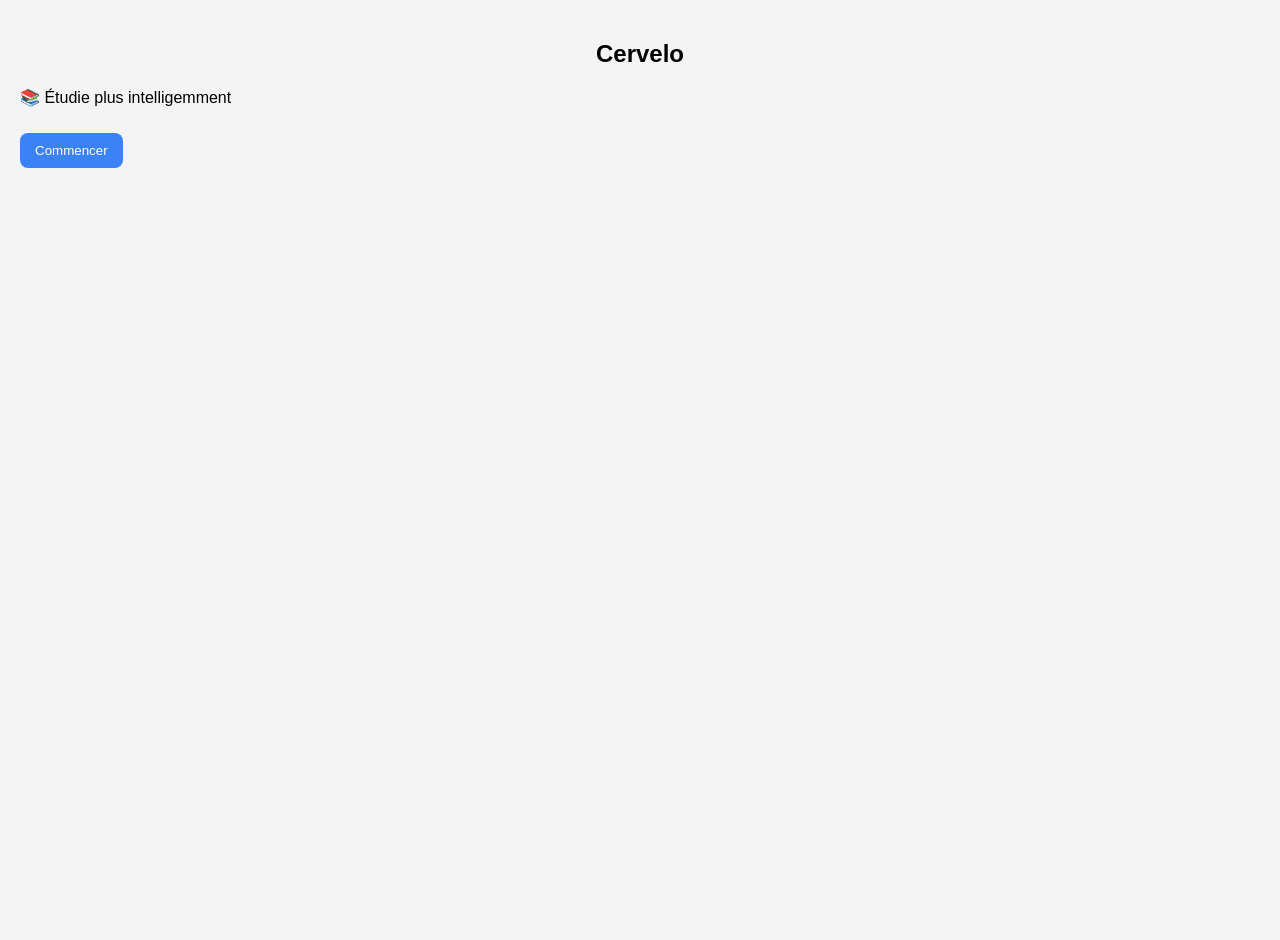
==== index.html @ 5449f4ea "basic design and structure" ====
<!DOCTYPE html>
<html lang="fr">
<head>
    <meta charset="UTF-8">
    <title>Cervelo</title>
    <link rel="stylesheet" href="style.css">
</head>
<body>

    <!-- ONBOARDING -->
    <section id="onboarding" class="screen active">
    <h1>Cervelo</h1>
    <p>📚 Étudie plus intelligemment</p>
    <button onclick="goTo('auth')">Commencer</button>
    </section>

    <!-- AUTH -->
    <section id="auth" class="screen">
    <h2>Connexion</h2>
    <input type="text" id="username" placeholder="Nom">
    <button onclick="login()">Se connecter</button>
    </section>

    <!-- HOME -->
    <section id="home" class="screen">
    <div class="topbar">
        <h2>Cervelo</h2>
        <button onclick="goTo('profile')">👤</button>
    </div>

    <div class="card">
        <h3>Résumé par IA</h3>
        <input type="file" id="fileInput">
        <button onclick="generateSummary()">Générer résumé</button>
    </div>

    <div class="card">
        <h3>Informatique</h3>
        <p>Bases de programmation</p>
        <button onclick="openCourse()">Voir résumé</button>
    </div>

    <div class="bottombar">
        <button onclick="goTo('home')">🏠</button>
        <button onclick="goTo('profile')">👤</button>
    </div>
    </section>

    <!-- SUMMARY -->
    <section id="summary" class="screen">
    <h2>Résumé du cours</h2>
    <p id="summaryText"></p>
    <button onclick="goTo('quiz')">Passer le quiz</button>
    <button onclick="goTo('home')">Retour</button>
    </section>

    <!-- QUIZ -->
    <section id="quiz" class="screen">
    <h2>Quiz</h2>
    <p id="question"></p>
    <div id="answers"></div>
    </section>

    <!-- RESULT -->
    <section id="result" class="screen">
    <h2>Résultat</h2>
    <p id="scoreText"></p>
    <button onclick="goTo('home')">Retour accueil</button>
    </section>

    <!-- PROFILE -->
    <section id="profile" class="screen">
    <h2>Profil</h2>
    <p id="profileName"></p>
    <button onclick="logout()">Se déconnecter</button>
    </section>

<script src="script.js"></script>
</body>
</html>
---- style.css ----
body {
  margin: 0;
  font-family: Arial, sans-serif;
  background: #f3f4f6;
}

.screen {
  display: none;
  padding: 20px;
  min-height: 100vh;
}

.active {
  display: block;
}

h1, h2 {
  text-align: center;
}

button {
  padding: 10px 15px;
  border: none;
  background: #3B82F6;
  color: white;
  border-radius: 8px;
  cursor: pointer;
  margin-top: 10px;
}

input {
  padding: 10px;
  width: 100%;
  margin-top: 10px;
}

.card {
  background: white;
  padding: 15px;
  border-radius: 12px;
  margin-top: 15px;
  box-shadow: 0 4px 10px rgba(0,0,0,0.05);
}

.topbar, .bottombar {
  display: flex;
  justify-content: space-between;
  align-items: center;
}

.bottombar {
  position: fixed;
  bottom: 0;
  left: 0;
  right: 0;
  background: white;
  padding: 10px;
  box-shadow: 0 -2px 10px rgba(0,0,0,0.05);
}
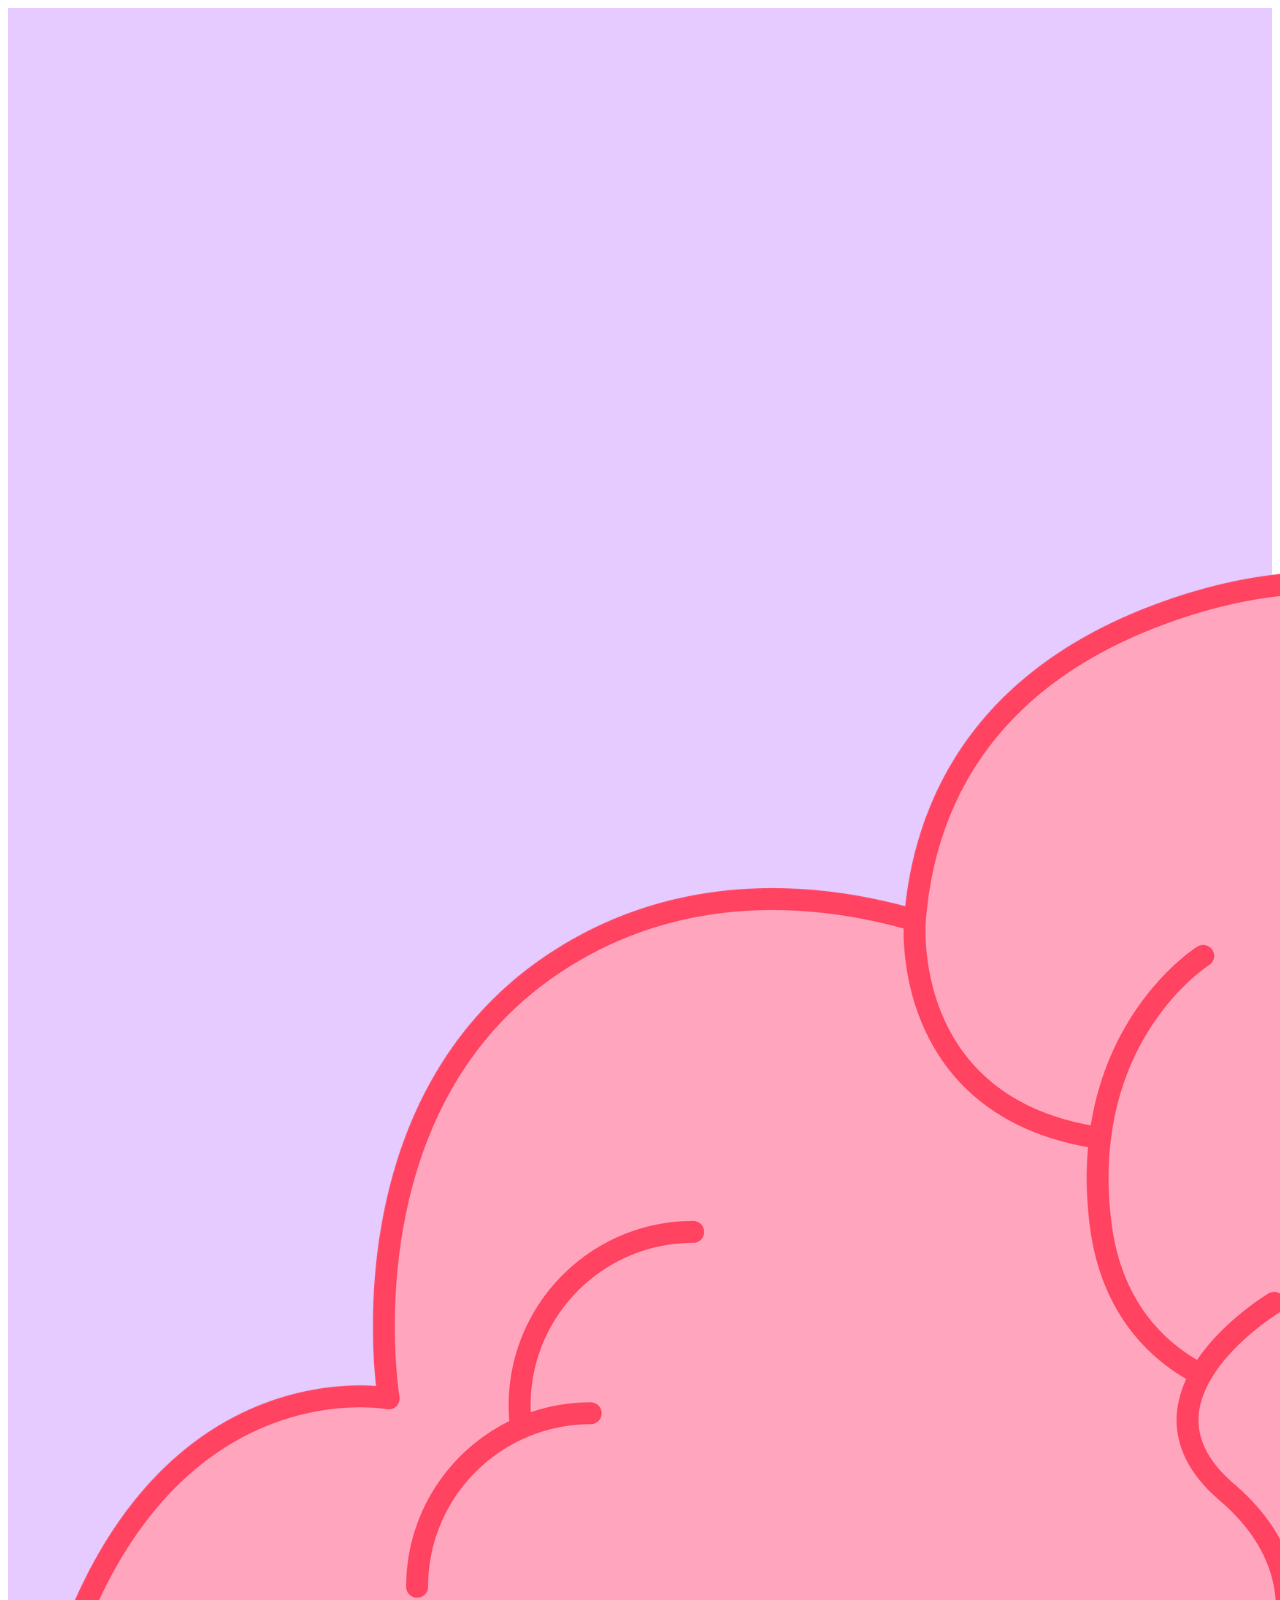
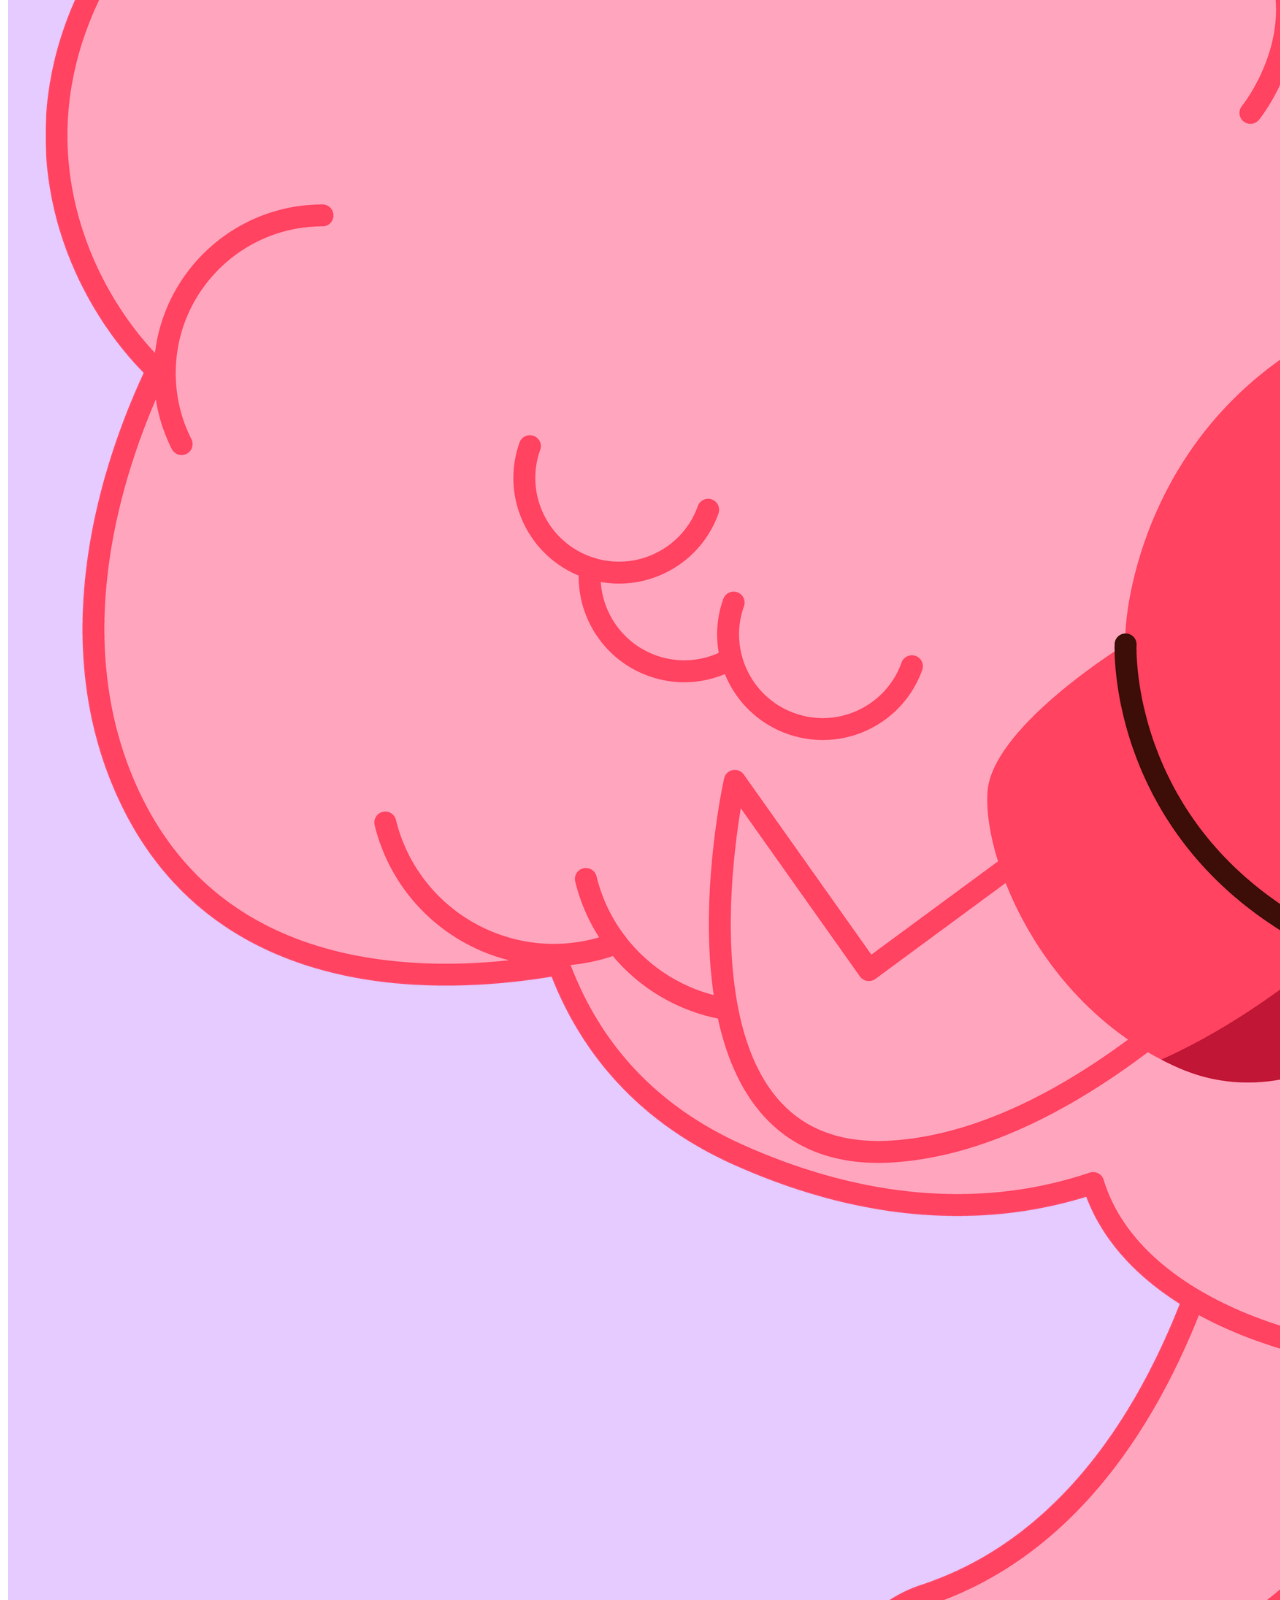
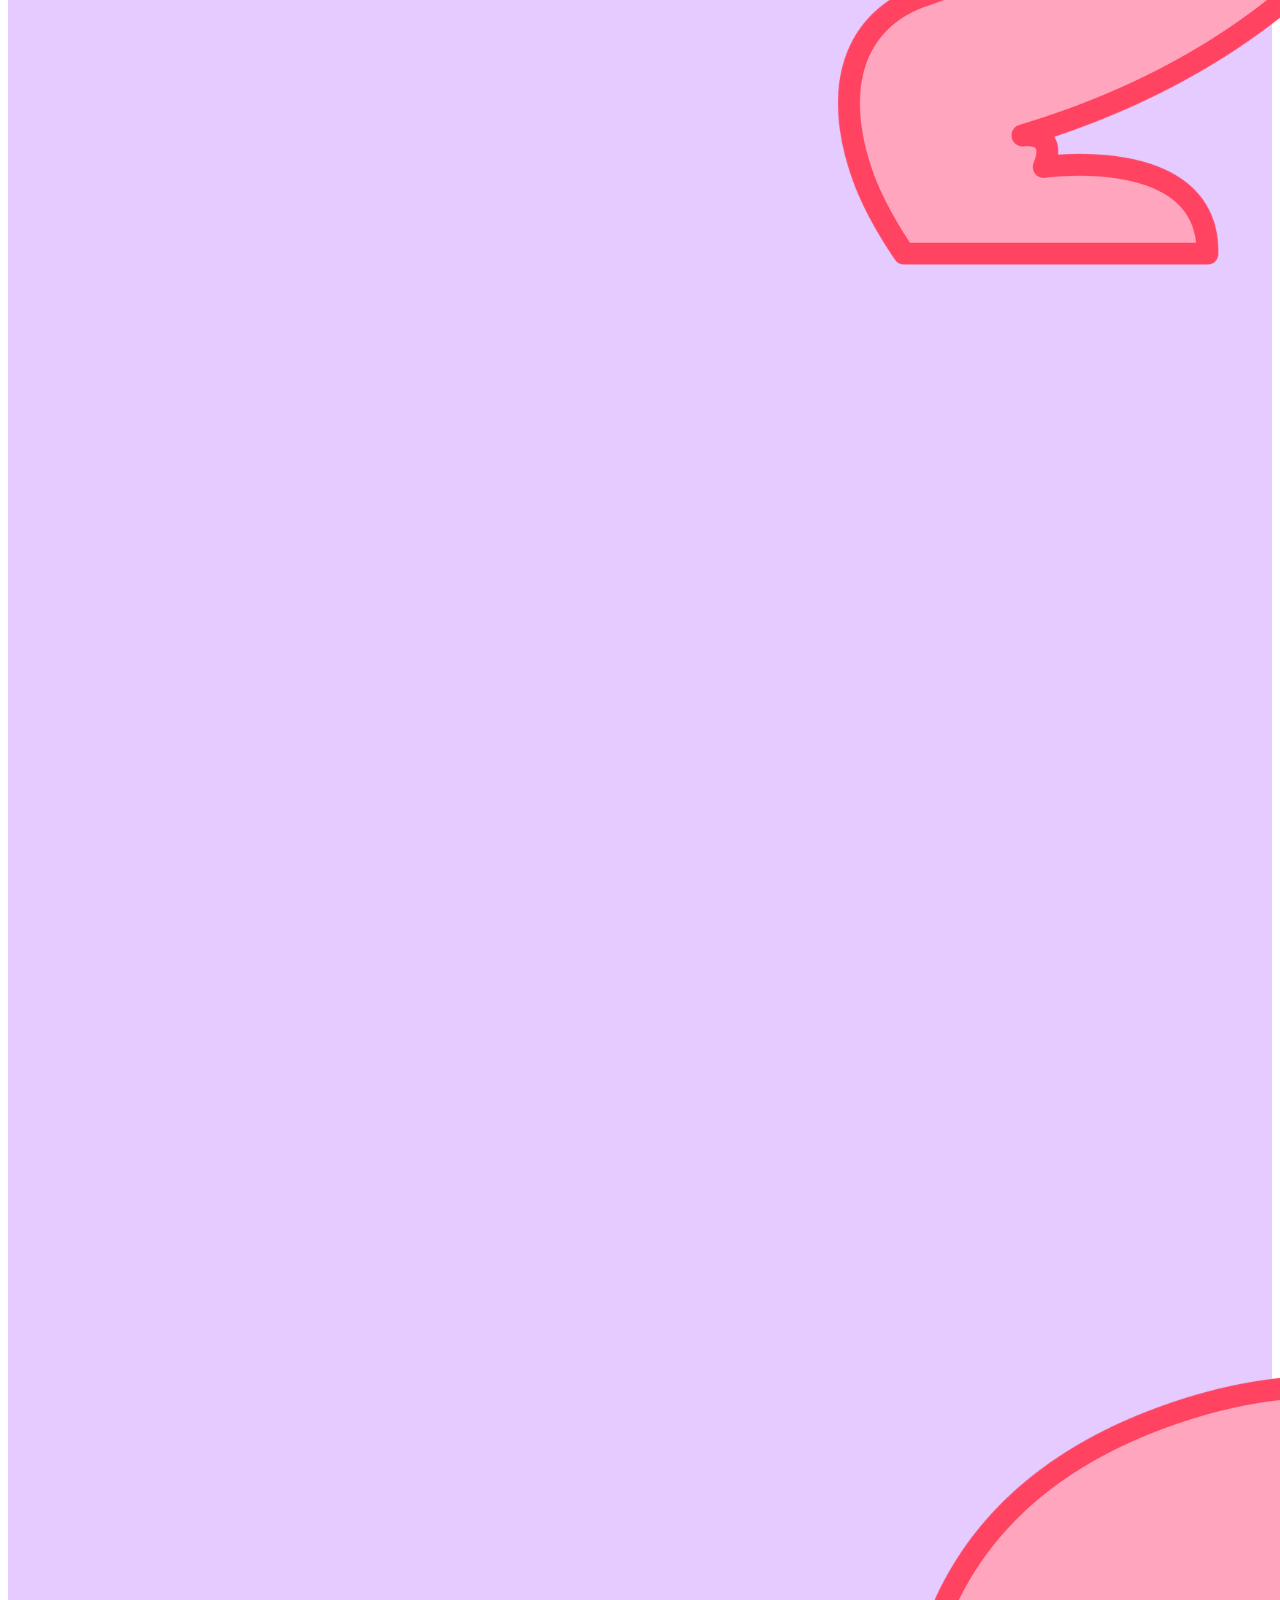
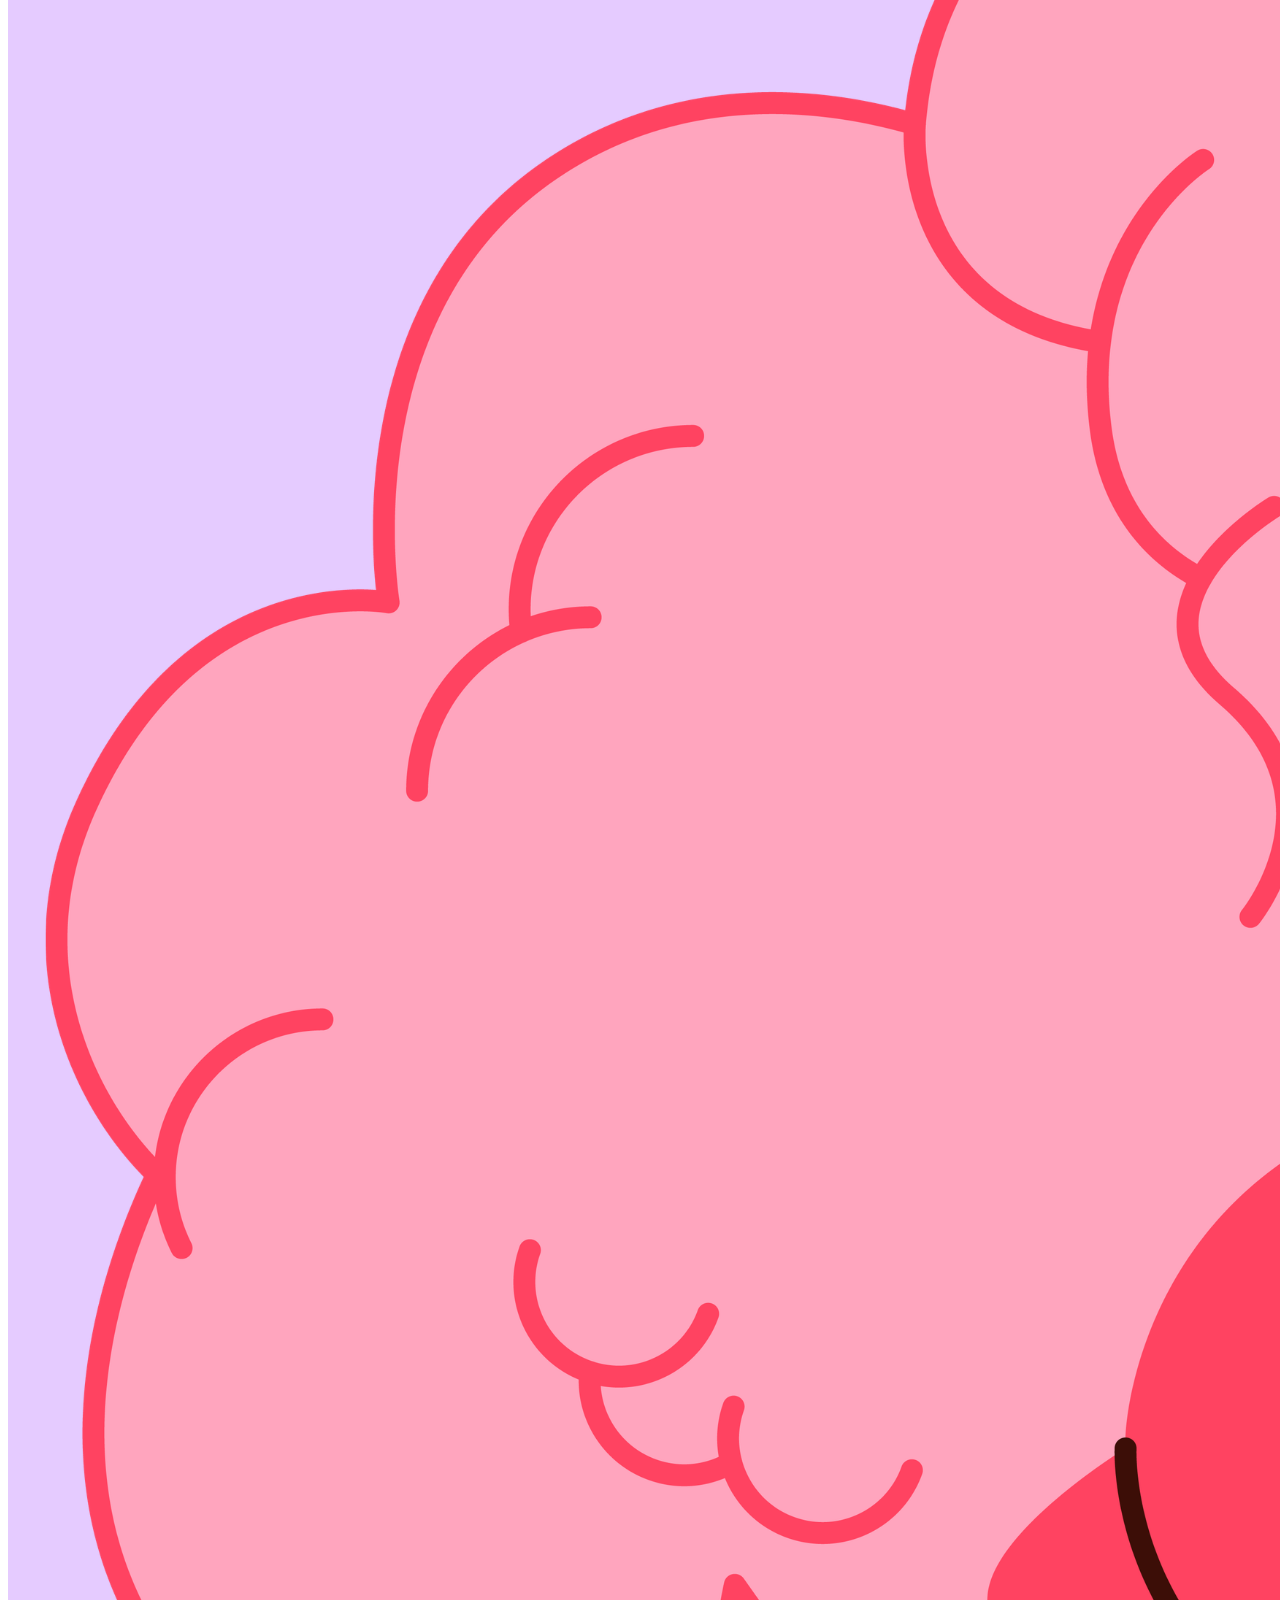
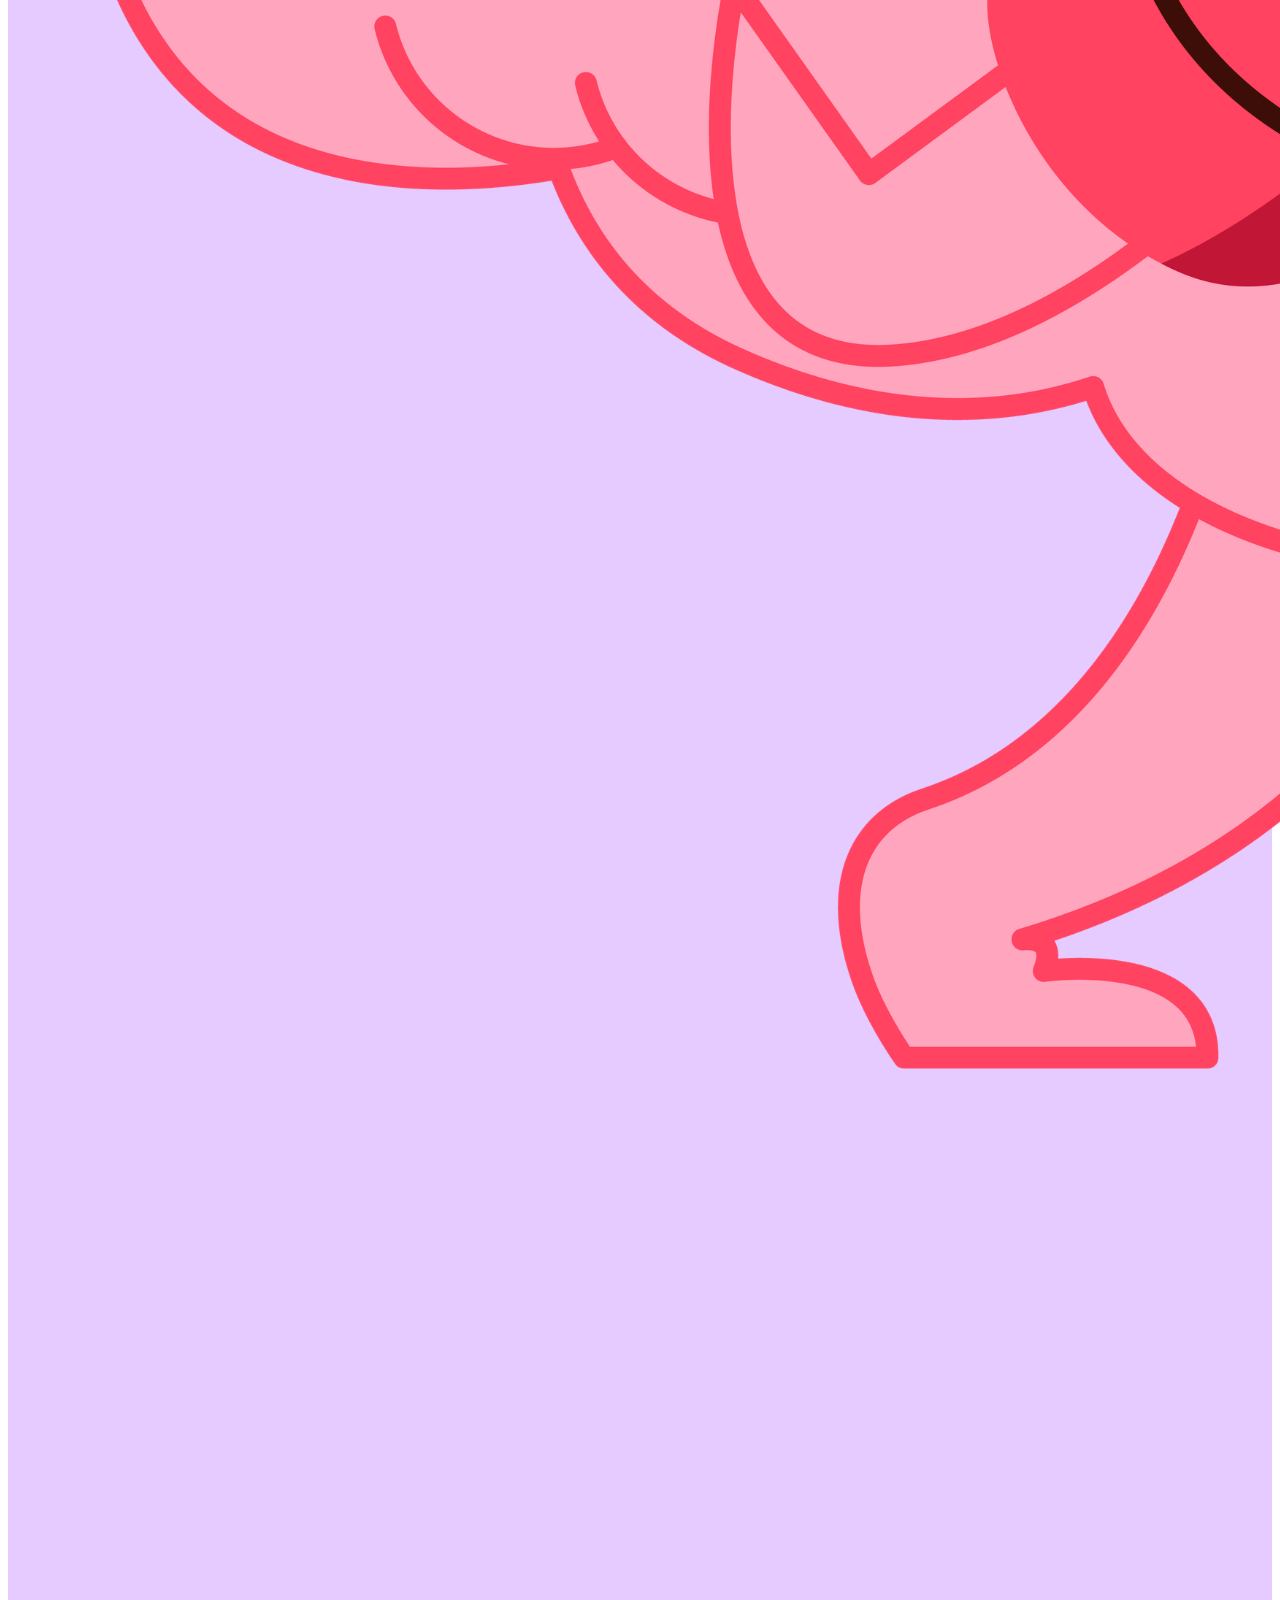
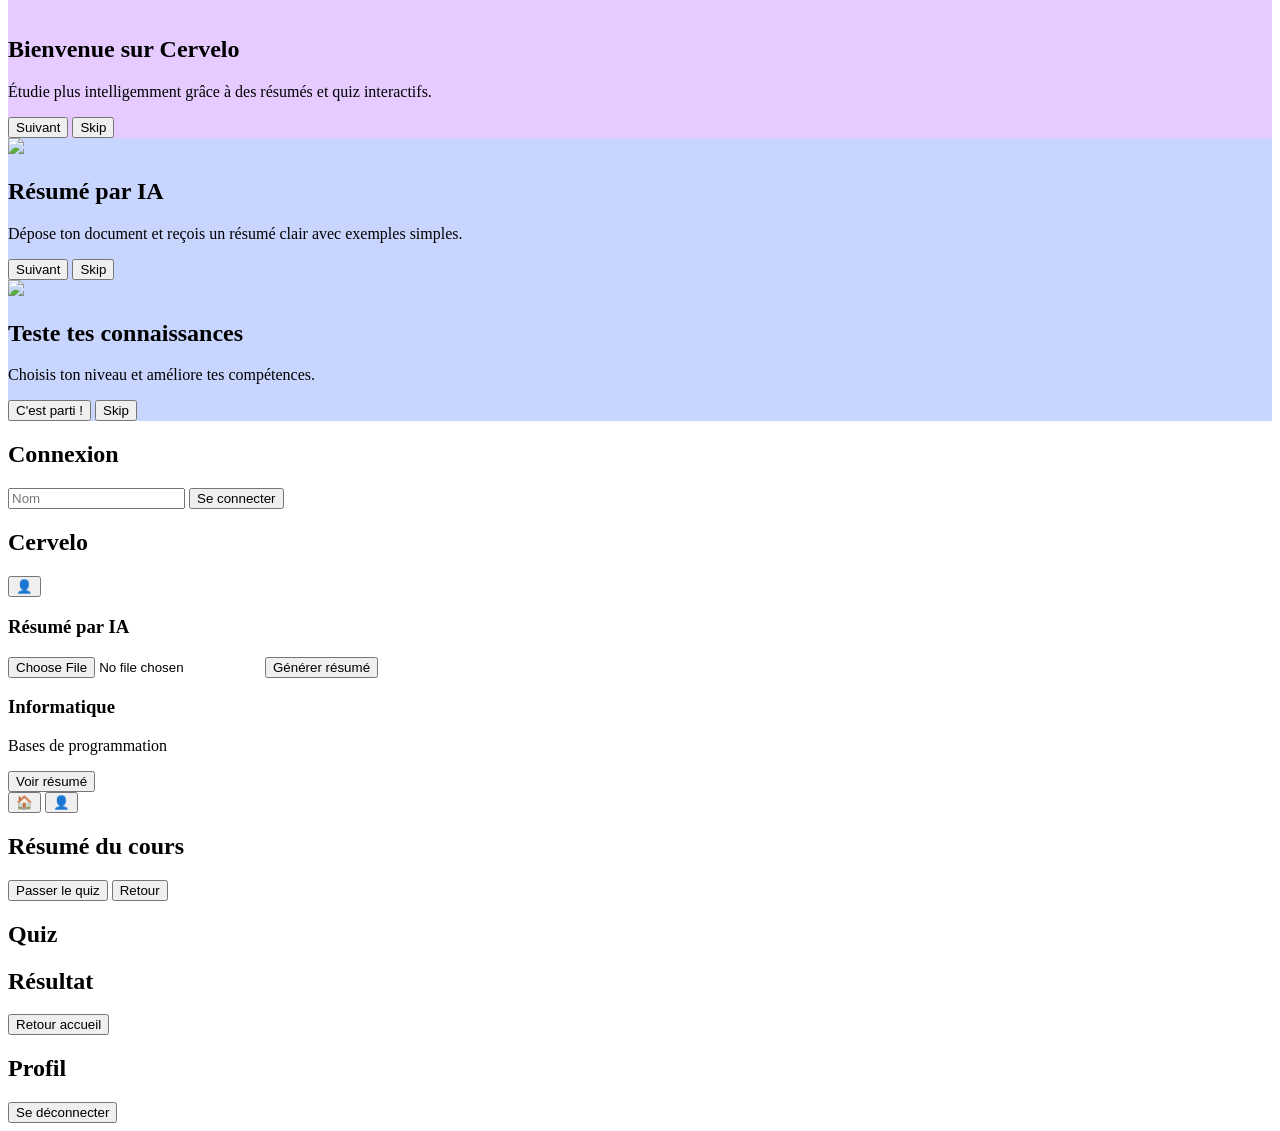
==== commit d696a2e9: "modify the whole structure" ====
--- a/index.html
+++ b/index.html
@@ -8,11 +8,73 @@
 <body>
 
     <!-- ONBOARDING -->
-    <section id="onboarding" class="screen active">
-    <h1>Cervelo</h1>
-    <p>📚 Étudie plus intelligemment</p>
-    <button onclick="goTo('auth')">Commencer</button>
-    </section>
+<section id="onboarding" class="screen active">
+
+    <div class="slider-wrapper">
+        <div class="slider">
+
+        <!-- SLIDE 1 -->
+        <div class="slide" style="background:#E5CBFF;">
+            <img src="./assets/auth.png" class="logo top-left">
+            <img src="./assets/auth.png" class="logo bottom-right">
+
+            <div class="bottom-content">
+            <h1>Bienvenue sur Cervelo</h1>
+            <p>Étudie plus intelligemment grâce à des résumés et quiz interactifs.</p>
+
+            <button onclick="nextSlide()">Suivant</button>
+            <button class="skip-btn" onclick="goTo('auth')">Skip</button>
+
+            <div class="dots">
+                <span class="dot active-dot"></span>
+                <span class="dot"></span>
+                <span class="dot"></span>
+            </div>
+            </div>
+        </div>
+
+        <!-- SLIDE 2 -->
+        <div class="slide" style="background:#C8D5FF;">
+            <img src="img/mascot3.png" class="logo top-right">
+
+            <div class="bottom-content">
+            <h1>Résumé par IA</h1>
+            <p>Dépose ton document et reçois un résumé clair avec exemples simples.</p>
+
+            <button onclick="nextSlide()">Suivant</button>
+            <button class="skip-btn" onclick="goTo('auth')">Skip</button>
+
+            <div class="dots">
+                <span class="dot"></span>
+                <span class="dot active-dot"></span>
+                <span class="dot"></span>
+            </div>
+            </div>
+        </div>
+
+        <!-- SLIDE 3 -->
+        <div class="slide" style="background:#C8D5FF;">
+            <img src="img/mascot4.png" class="logo bottom-right">
+
+            <div class="bottom-content">
+            <h1>Teste tes connaissances</h1>
+            <p>Choisis ton niveau et améliore tes compétences.</p>
+
+            <button onclick="goTo('auth')">C'est parti !</button>
+            <button class="skip-btn" onclick="goTo('auth')">Skip</button>
+
+            <div class="dots">
+                <span class="dot"></span>
+                <span class="dot"></span>
+                <span class="dot active-dot"></span>
+            </div>
+            </div>
+        </div>
+
+        </div>
+    </div>
+
+</section>
 
     <!-- AUTH -->
     <section id="auth" class="screen">
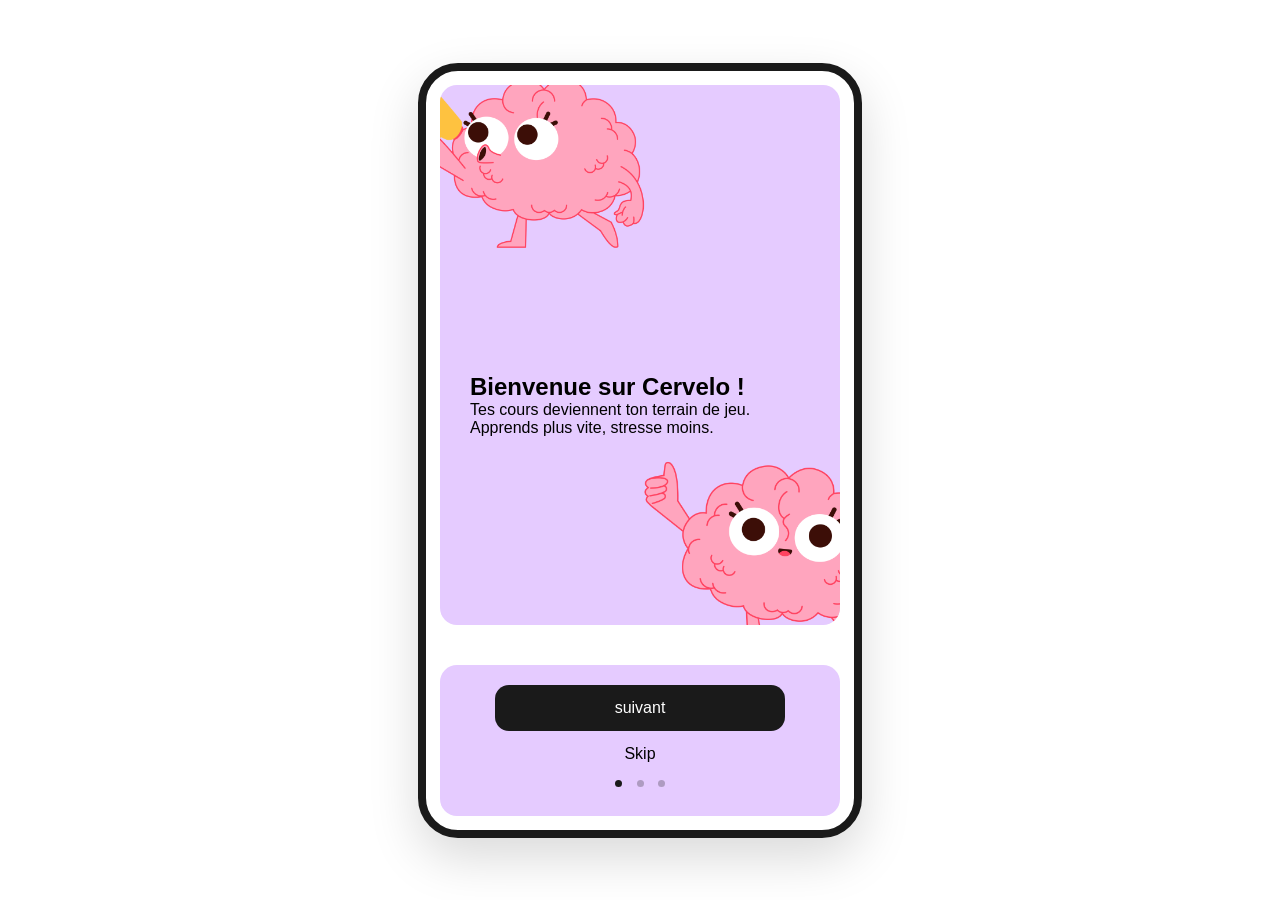
==== commit 8177ccc3: "complete a viable product" ====
--- a/index.html
+++ b/index.html
@@ -3,140 +3,134 @@
 <head>
     <meta charset="UTF-8">
     <title>Cervelo</title>
-    <link rel="stylesheet" href="style.css">
+    <link rel="stylesheet" href="./css/style.css">
 </head>
 <body>
 
     <!-- ONBOARDING -->
-<section id="onboarding" class="screen active">
 
-    <div class="slider-wrapper">
-        <div class="slider">
 
-        <!-- SLIDE 1 -->
-        <div class="slide" style="background:#E5CBFF;">
-            <img src="./assets/auth.png" class="logo top-left">
-            <img src="./assets/auth.png" class="logo bottom-right">
+    <section id="onboarding" >
 
-            <div class="bottom-content">
-            <h1>Bienvenue sur Cervelo</h1>
-            <p>Étudie plus intelligemment grâce à des résumés et quiz interactifs.</p>
+        <!-- first slide -->
 
-            <button onclick="nextSlide()">Suivant</button>
-            <button class="skip-btn" onclick="goTo('auth')">Skip</button>
+        <div class="first-slide slide">
 
-            <div class="dots">
-                <span class="dot active-dot"></span>
-                <span class="dot"></span>
-                <span class="dot"></span>
+
+        <div class="top-part">
+
+            <div class="top-left-img logo-img" >
+                <img src="./assets/onboarding1.png" alt="">
             </div>
+
+            <div class="text">
+                <h1>Bienvenue sur Cervelo ! </h1>
+                <p>Tes cours deviennent ton terrain de jeu. Apprends plus vite, stresse moins.</p>
             </div>
+
+            <div class="bottom-right-img logo-img">
+                <img src="./assets/onboarding2.png" alt="">
+            </div>
+
         </div>
+        
 
-        <!-- SLIDE 2 -->
-        <div class="slide" style="background:#C8D5FF;">
-            <img src="img/mascot3.png" class="logo top-right">
+        <div class="bottom-part">
 
-            <div class="bottom-content">
-            <h1>Résumé par IA</h1>
-            <p>Dépose ton document et reçois un résumé clair avec exemples simples.</p>
+            <a>suivant</a>
+            <span class="skip" >Skip</span>
 
-            <button onclick="nextSlide()">Suivant</button>
-            <button class="skip-btn" onclick="goTo('auth')">Skip</button>
+            <div class="dot" >
+                <span></span>
+                <span></span>
+                <span></span>
+            </div>
 
-            <div class="dots">
-                <span class="dot"></span>
-                <span class="dot active-dot"></span>
-                <span class="dot"></span>
-            </div>
-            </div>
-        </div>
-
-        <!-- SLIDE 3 -->
-        <div class="slide" style="background:#C8D5FF;">
-            <img src="img/mascot4.png" class="logo bottom-right">
-
-            <div class="bottom-content">
-            <h1>Teste tes connaissances</h1>
-            <p>Choisis ton niveau et améliore tes compétences.</p>
-
-            <button onclick="goTo('auth')">C'est parti !</button>
-            <button class="skip-btn" onclick="goTo('auth')">Skip</button>
-
-            <div class="dots">
-                <span class="dot"></span>
-                <span class="dot"></span>
-                <span class="dot active-dot"></span>
-            </div>
-            </div>
         </div>
 
         </div>
-    </div>
 
-</section>
 
-    <!-- AUTH -->
-    <section id="auth" class="screen">
-    <h2>Connexion</h2>
-    <input type="text" id="username" placeholder="Nom">
-    <button onclick="login()">Se connecter</button>
+
+        <!-- second slide -->
+
+        <div class="second-slide slide">
+
+
+        <div class="top-part">
+
+            <div class="top-left-img logo-img" >
+                <img src="./assets/onboarding3.png" alt="">
+            </div>
+
+            <div class="text">
+                <h1>Bienvenue sur Cervelo ! </h1>
+                <p>Tes cours deviennent ton terrain de jeu. Apprends plus vite, stresse moins.</p>
+            </div>
+
+        </div>
+        
+
+        <div class="bottom-part">
+
+            <a>suivant</a>
+            <span class="skip" >Skip</span>
+
+            <div class="dot" >
+                <span></span>
+                <span></span>
+                <span></span>
+            </div>
+
+        </div>
+
+        </div>
+
+
+
+        <!-- third slide -->
+
+        <div class="third-slide slide">
+
+
+        <div class="top-part">
+
+            <!-- <div class="bottom-right-img logo-img">
+                <img src="./assets/onboarding4.png" alt="">
+            </div> -->
+
+            <div class="text">
+                <h1>Bienvenue sur Cervelo ! </h1>
+                <p>Tes cours deviennent ton terrain de jeu. Apprends plus vite, stresse moins.</p>
+            </div>
+
+            <div class="bottom-right-img logo-img">
+                <img src="./assets/onboarding4.png" alt="">
+            </div>
+
+        </div>
+        
+
+        <div class="bottom-part">
+
+            <a>C'est parti !</a>
+            <span class="skip" >Skip</span>
+
+            <div class="dot" >
+                <span></span>
+                <span></span>
+                <span></span>
+            </div>
+
+        </div>
+
+        </div>
+
+
+
+
     </section>
 
-    <!-- HOME -->
-    <section id="home" class="screen">
-    <div class="topbar">
-        <h2>Cervelo</h2>
-        <button onclick="goTo('profile')">👤</button>
-    </div>
-
-    <div class="card">
-        <h3>Résumé par IA</h3>
-        <input type="file" id="fileInput">
-        <button onclick="generateSummary()">Générer résumé</button>
-    </div>
-
-    <div class="card">
-        <h3>Informatique</h3>
-        <p>Bases de programmation</p>
-        <button onclick="openCourse()">Voir résumé</button>
-    </div>
-
-    <div class="bottombar">
-        <button onclick="goTo('home')">🏠</button>
-        <button onclick="goTo('profile')">👤</button>
-    </div>
-    </section>
-
-    <!-- SUMMARY -->
-    <section id="summary" class="screen">
-    <h2>Résumé du cours</h2>
-    <p id="summaryText"></p>
-    <button onclick="goTo('quiz')">Passer le quiz</button>
-    <button onclick="goTo('home')">Retour</button>
-    </section>
-
-    <!-- QUIZ -->
-    <section id="quiz" class="screen">
-    <h2>Quiz</h2>
-    <p id="question"></p>
-    <div id="answers"></div>
-    </section>
-
-    <!-- RESULT -->
-    <section id="result" class="screen">
-    <h2>Résultat</h2>
-    <p id="scoreText"></p>
-    <button onclick="goTo('home')">Retour accueil</button>
-    </section>
-
-    <!-- PROFILE -->
-    <section id="profile" class="screen">
-    <h2>Profil</h2>
-    <p id="profileName"></p>
-    <button onclick="logout()">Se déconnecter</button>
-    </section>
-
-<script src="script.js"></script>
+<script src="./js/script.js"></script>
 </body>
 </html>
--- a/css/style.css
+++ b/css/style.css
@@ -0,0 +1,220 @@
+/* RESET */
+
+* {
+    margin: 0;
+    padding: 0;
+    box-sizing: border-box;
+}
+
+body {
+    font-family: Arial, sans-serif;
+    background: #ffffff;
+}
+
+/* ONBOARDING */
+
+#onboarding{
+    height: 100vh;
+    display: flex;
+    justify-content: center;
+    align-items: center;
+    /* background-color: red; */
+}
+
+.slide{
+    background-color: #ffffff;
+    padding: 14px;
+    border-radius: 7px;
+
+    border-radius: 40px; /* Un arrondi plus prononcé fait plus "smartphone" *
+
+    /* L'ombre : décalage X, décalage Y, flou, étalement, couleur */
+    box-shadow: 0 20px 50px rgba(0, 0, 0, 0.15); 
+    
+    /* Optionnel : une petite bordure fine pour simuler le contour du verre */
+    border: 8px solid #1a1a1a;
+}
+
+/* .first-slide{
+    
+}
+
+.second-slide{
+    
+}
+
+.third-slide{
+    
+} */
+
+
+
+.first-slide .top-part{
+    background-color: #E5CBFF;
+}
+
+.second-slide .top-part,
+.second-slide .bottom-part{
+    background-color: #C8D5FF;
+}
+
+.third-slide .top-part,
+.third-slide .bottom-part{
+    background-color: #F2FAAA;
+}
+
+.top-part{
+    padding: 50px;
+    margin-bottom: 40px;
+    border-radius: 17px;
+    width: 400px;
+    height: 500px;
+    overflow: hidden;
+    display: flex;
+    align-items: center;
+    justify-content: flex-start;
+    position: relative;
+}
+
+.top-part .text{
+    margin-top: 100px;
+}
+
+
+.bottom-part{
+    background-color: #E5CBFF;
+    padding: 30px;
+    border-radius: 17px;
+    display: flex;
+    width: 400px;
+    height: 161px;
+    flex-direction: column;
+    align-items: center;
+}
+
+.bottom-part span{
+    text-align: center;
+    margin-bottom: 12px;
+}
+
+.bottom-part span:hover{
+    cursor: pointer;
+}
+
+.dot span{
+    border-radius: 50%;
+    background-color: #1A1A1A;
+    height: 7px;
+    width: 7px;
+    margin: 5px;
+    display: inline-block;
+}
+
+
+.first-slide .dot span:nth-child(2) {
+    background-color: #22222247;
+}
+.first-slide .dot span:nth-child(3) {
+    background-color: #22222247;
+}
+.second-slide .dot span:nth-child(3) {
+    background-color: #22222247;
+}
+
+.bottom-part a{
+    text-align: center;
+    background-color: #1A1A1A;
+    color: #ffffff;
+    border: none;
+    border-radius: 14px;
+    padding: 14px 40px 14px 40px;
+    min-width: 290px;
+    margin-bottom: 14px;
+}
+
+.bottom-part a:hover{
+    cursor: pointer;
+}
+
+/* image logo style */
+
+.logo-img{
+    width: 290px;
+}
+
+.first-slide .top-left-img{
+    position: absolute;
+    top: -70px;
+    left: -70px;
+    /* background-color: aqua; */
+}
+
+.first-slide .bottom-right-img{
+    position: absolute;
+    top: 320px;
+    left: 200px;
+    /* background-color: aqua; */
+}
+
+.second-slide .top-left-img{
+    position: absolute;
+    top: -20px;
+    left: 150px;
+    /* background-color: aqua; */
+}
+
+.third-slide .bottom-right-img{
+    position: absolute;
+    top: 320px;
+    left: 190px;
+    /* background-color: aqua; */
+}
+
+.logo-img img{
+    width: 100%;
+}
+
+
+/* --- MODIFICATIONS RESPONSIVE --- */
+
+.top-part, .bottom-part {
+    /* Au lieu de width fixe, on dit : prends 90% de l'écran, 
+       mais ne dépasse jamais 400px */
+    width: 90vw; 
+    max-width: 400px;
+}
+
+.top-part {
+    padding: 30px; /* Réduit un peu pour gagner de la place */
+    height: 60vh;  /* Hauteur relative à l'écran */
+    min-height: 400px;
+}
+
+.bottom-part {
+    height: auto; /* Laisse le contenu définir la hauteur */
+    padding: 20px;
+    margin-top: 20px;
+}
+
+/* Ajustement du bouton pour qu'il ne soit pas plus large que son parent */
+.bottom-part a {
+    min-width: unset;
+    width: 100%;
+    max-width: 290px;
+}
+
+/* Media Query pour les tout petits écrans (iPhone SE, etc.) */
+@media (max-width: 380px) {
+    .top-part h1 {
+        font-size: 1.2rem;
+    }
+    .top-part {
+        padding: 20px;
+    }
+    /* On ajuste les images pour qu'elles ne sortent pas trop */
+    .first-slide .bottom-right-img {
+        left: 100px; 
+        top: 380px;
+    }
+}
+
